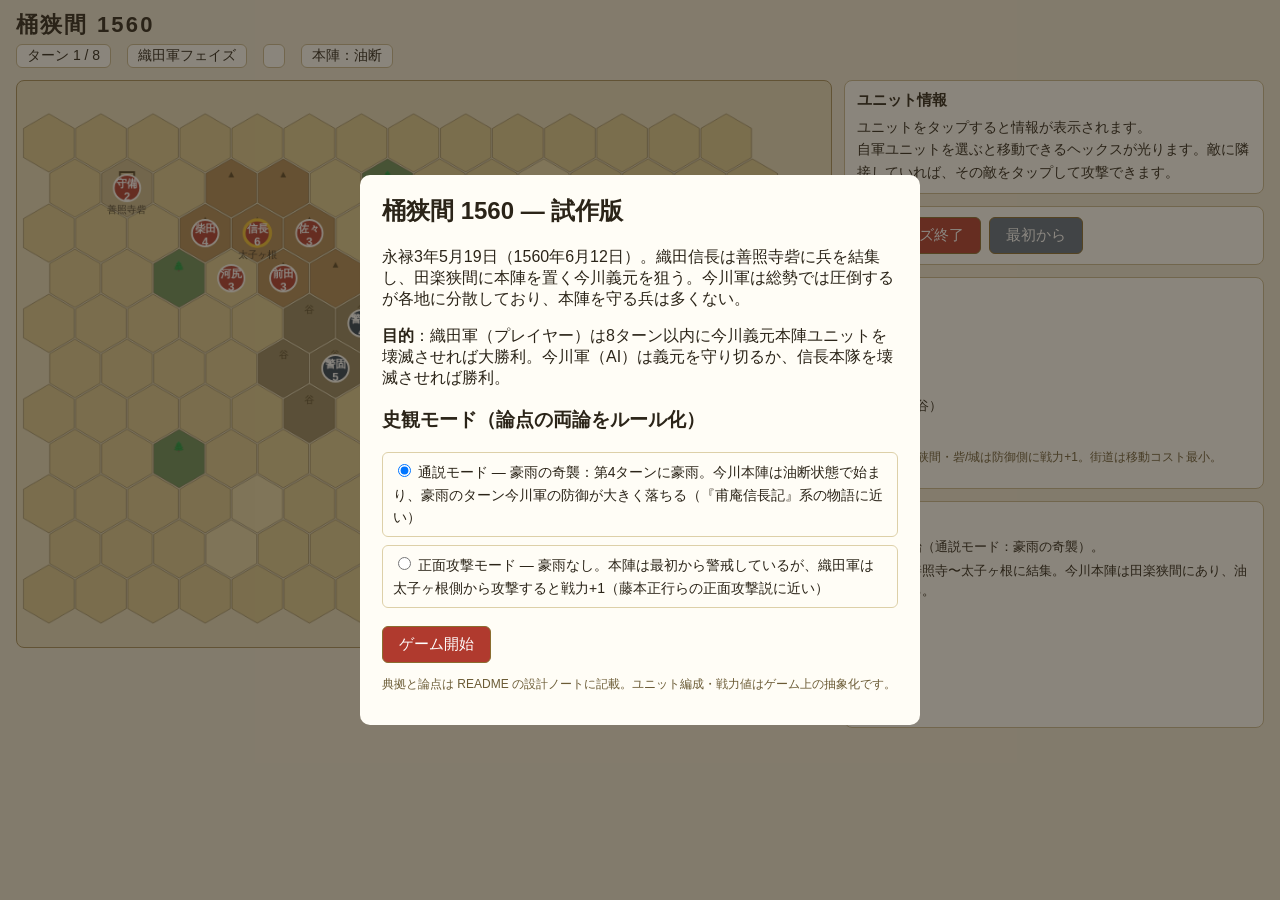
==== games/okehazama-1560/index.html @ b027a953 "初期構成：ポータル＋桶狭間1560（試作・プレイ可）＋shared置き場" ====
<!DOCTYPE html>
<html lang="ja">
<head>
<meta charset="UTF-8">
<meta name="viewport" content="width=device-width, initial-scale=1.0, user-scalable=no">
<title>桶狭間 1560 — ヘックスウォーゲーム試作</title>
<link rel="stylesheet" href="css/style.css">
</head>
<body>
<header>
  <h1>桶狭間 1560</h1>
  <div id="status-bar">
    <span id="turn-info">ターン 1 / 8</span>
    <span id="phase-info">織田軍フェイズ</span>
    <span id="weather-info"></span>
    <span id="alarm-info"></span>
  </div>
</header>

<main>
  <div id="map-wrap">
    <canvas id="map" width="920" height="640"></canvas>
  </div>
  <aside id="panel">
    <section id="unit-info">
      <h2>ユニット情報</h2>
      <p id="unit-detail">ユニットをタップすると情報が表示されます。<br>自軍ユニットを選ぶと移動できるヘックスが光ります。敵に隣接していれば、その敵をタップして攻撃できます。</p>
    </section>
    <section id="controls">
      <button id="end-phase" type="button">フェイズ終了</button>
      <button id="restart" type="button">最初から</button>
    </section>
    <section id="legend">
      <h2>地形</h2>
      <ul>
        <li><span class="sw plain"></span>平地</li>
        <li><span class="sw road"></span>街道</li>
        <li><span class="sw hill"></span>丘陵</li>
        <li><span class="sw woods"></span>林</li>
        <li><span class="sw ravine"></span>狭間（谷）</li>
        <li><span class="sw fort"></span>砦・城</li>
      </ul>
      <p class="note">丘陵・林・狭間・砦/城は防御側に戦力+1。街道は移動コスト最小。</p>
    </section>
    <section id="log-wrap">
      <h2>戦闘ログ</h2>
      <div id="log"></div>
    </section>
  </aside>
</main>

<div id="start-overlay">
  <div class="card">
    <h2>桶狭間 1560 — 試作版</h2>
    <p>永禄3年5月19日（1560年6月12日）。織田信長は善照寺砦に兵を結集し、田楽狭間に本陣を置く今川義元を狙う。今川軍は総勢では圧倒するが各地に分散しており、本陣を守る兵は多くない。</p>
    <p><strong>目的</strong>：織田軍（プレイヤー）は8ターン以内に今川義元本陣ユニットを壊滅させれば大勝利。今川軍（AI）は義元を守り切るか、信長本隊を壊滅させれば勝利。</p>
    <h3>史観モード（論点の両論をルール化）</h3>
    <label><input type="radio" name="mode" value="rain" checked> 通説モード — 豪雨の奇襲：第4ターンに豪雨。今川本陣は油断状態で始まり、豪雨のターン今川軍の防御が大きく落ちる（『甫庵信長記』系の物語に近い）</label>
    <label><input type="radio" name="mode" value="frontal"> 正面攻撃モード — 豪雨なし。本陣は最初から警戒しているが、織田軍は太子ヶ根側から攻撃すると戦力+1（藤本正行らの正面攻撃説に近い）</label>
    <button id="start-game" type="button">ゲーム開始</button>
    <p class="note">典拠と論点は README の設計ノートに記載。ユニット編成・戦力値はゲーム上の抽象化です。</p>
  </div>
</div>

<div id="end-overlay" class="hidden">
  <div class="card">
    <h2 id="end-title"></h2>
    <p id="end-text"></p>
    <button id="again" type="button">もう一度</button>
  </div>
</div>

<script src="js/scenario.js"></script>
<script src="js/game.js"></script>
</body>
</html>
---- games/okehazama-1560/css/style.css ----
* { box-sizing: border-box; }
body {
  margin: 0;
  font-family: "Hiragino Kaku Gothic ProN", "Yu Gothic", sans-serif;
  background: #efe7d3;
  color: #2b2418;
}
header {
  padding: 10px 16px 4px;
}
header h1 {
  margin: 0;
  font-size: 22px;
  letter-spacing: 0.1em;
}
#status-bar {
  display: flex;
  flex-wrap: wrap;
  gap: 8px 16px;
  font-size: 14px;
  margin-top: 4px;
}
#status-bar span {
  background: #fffdf6;
  border: 1px solid #c9b98f;
  border-radius: 6px;
  padding: 2px 10px;
}
main {
  display: flex;
  flex-wrap: wrap;
  gap: 12px;
  padding: 8px 16px 20px;
  align-items: flex-start;
}
#map-wrap {
  flex: 1 1 620px;
  max-width: 940px;
}
canvas#map {
  width: 100%;
  height: auto;
  background: #e7dcbb;
  border: 1px solid #a68f5a;
  border-radius: 8px;
  touch-action: manipulation;
}
#panel {
  flex: 1 1 260px;
  max-width: 420px;
  display: flex;
  flex-direction: column;
  gap: 12px;
}
#panel section {
  background: #fffdf6;
  border: 1px solid #c9b98f;
  border-radius: 8px;
  padding: 10px 12px;
}
#panel h2 {
  margin: 0 0 6px;
  font-size: 15px;
}
#unit-detail { margin: 0; font-size: 14px; line-height: 1.6; }
#controls { display: flex; gap: 8px; }
button {
  font-size: 15px;
  padding: 8px 16px;
  border-radius: 6px;
  border: 1px solid #8a6d2f;
  background: #b03a2e;
  color: #fff;
  cursor: pointer;
}
button#restart, button#again { background: #5d6d7e; }
button:disabled { opacity: 0.45; cursor: default; }
#legend ul { list-style: none; margin: 0; padding: 0; font-size: 13px; }
#legend li { margin: 3px 0; }
.sw {
  display: inline-block;
  width: 14px; height: 14px;
  border: 1px solid #77683f;
  border-radius: 3px;
  margin-right: 6px;
  vertical-align: -2px;
}
.sw.plain { background: #dcc98f; }
.sw.road { background: #e8d9a8; }
.sw.hill { background: #b08954; }
.sw.woods { background: #6a8f5a; }
.sw.ravine { background: #96865f; }
.sw.fort { background: #8d7b68; }
.note { font-size: 12px; color: #6b5b35; line-height: 1.5; }
#log {
  height: 180px;
  overflow-y: auto;
  font-size: 13px;
  line-height: 1.55;
}
#log p { margin: 0 0 4px; }
#start-overlay, #end-overlay {
  position: fixed;
  inset: 0;
  background: rgba(43, 36, 24, 0.55);
  display: flex;
  align-items: center;
  justify-content: center;
  padding: 16px;
  z-index: 10;
}
#end-overlay.hidden { display: none; }
.card {
  background: #fffdf6;
  border-radius: 10px;
  max-width: 560px;
  width: 100%;
  padding: 20px 22px;
  max-height: 88vh;
  overflow-y: auto;
}
.card h2 { margin-top: 0; }
.card label {
  display: block;
  font-size: 14px;
  line-height: 1.6;
  margin: 8px 0;
  padding: 8px 10px;
  border: 1px solid #ddd0a8;
  border-radius: 6px;
  cursor: pointer;
}
.card button { margin-top: 10px; }
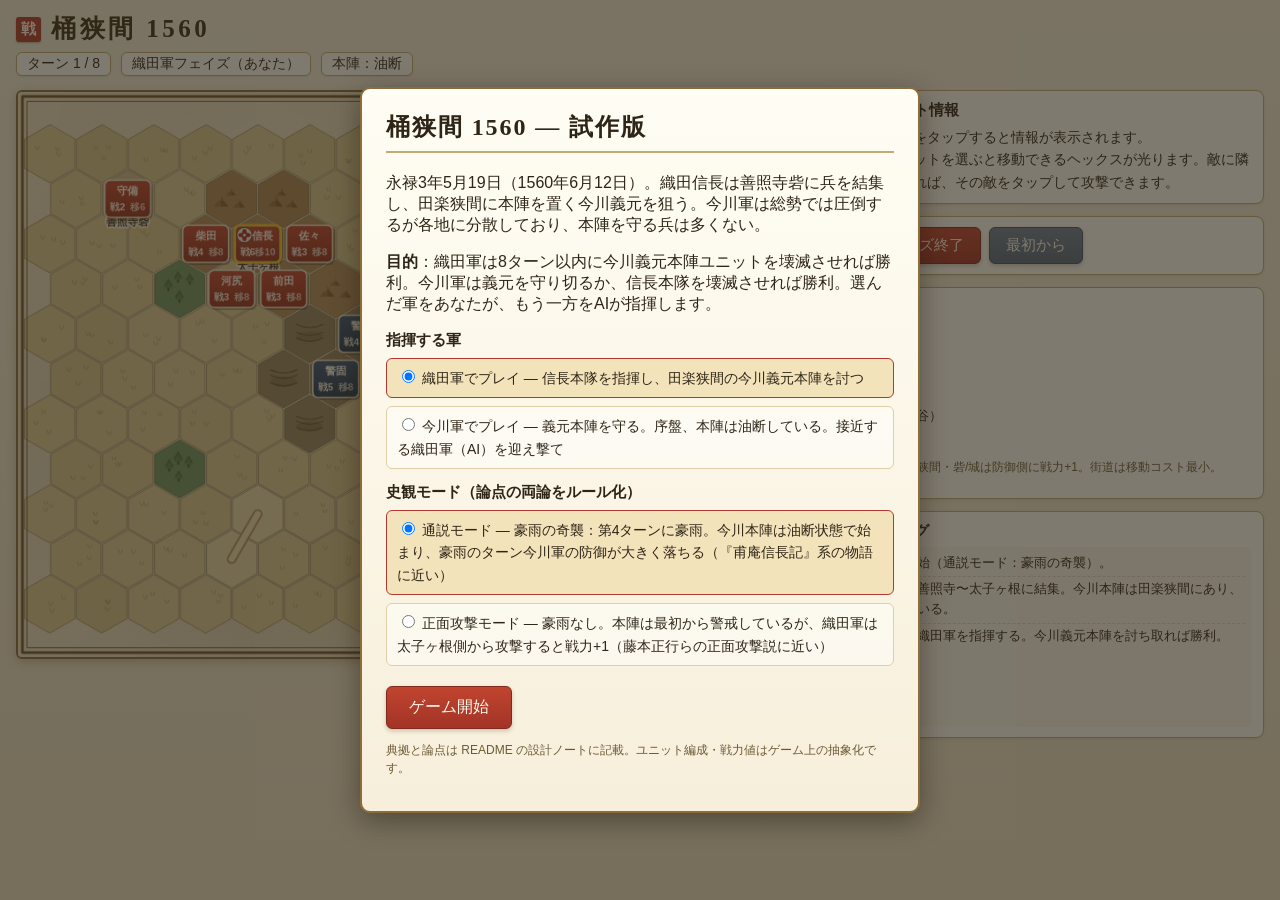
==== commit 5eb37271: "桶狭間1560：今川軍でもプレイ可能に（軍選択＋織田軍AI）" ====
--- a/games/okehazama-1560/index.html
+++ b/games/okehazama-1560/index.html
@@ -53,7 +53,10 @@
   <div class="card">
     <h2>桶狭間 1560 — 試作版</h2>
     <p>永禄3年5月19日（1560年6月12日）。織田信長は善照寺砦に兵を結集し、田楽狭間に本陣を置く今川義元を狙う。今川軍は総勢では圧倒するが各地に分散しており、本陣を守る兵は多くない。</p>
-    <p><strong>目的</strong>：織田軍（プレイヤー）は8ターン以内に今川義元本陣ユニットを壊滅させれば大勝利。今川軍（AI）は義元を守り切るか、信長本隊を壊滅させれば勝利。</p>
+    <p><strong>目的</strong>：織田軍は8ターン以内に今川義元本陣ユニットを壊滅させれば勝利。今川軍は義元を守り切るか、信長本隊を壊滅させれば勝利。選んだ軍をあなたが、もう一方をAIが指揮します。</p>
+    <h3>指揮する軍</h3>
+    <label><input type="radio" name="side" value="oda" checked> 織田軍でプレイ — 信長本隊を指揮し、田楽狭間の今川義元本陣を討つ</label>
+    <label><input type="radio" name="side" value="imagawa"> 今川軍でプレイ — 義元本陣を守る。序盤、本陣は油断している。接近する織田軍（AI）を迎え撃て</label>
     <h3>史観モード（論点の両論をルール化）</h3>
     <label><input type="radio" name="mode" value="rain" checked> 通説モード — 豪雨の奇襲：第4ターンに豪雨。今川本陣は油断状態で始まり、豪雨のターン今川軍の防御が大きく落ちる（『甫庵信長記』系の物語に近い）</label>
     <label><input type="radio" name="mode" value="frontal"> 正面攻撃モード — 豪雨なし。本陣は最初から警戒しているが、織田軍は太子ヶ根側から攻撃すると戦力+1（藤本正行らの正面攻撃説に近い）</label>
--- a/games/okehazama-1560/css/style.css
+++ b/games/okehazama-1560/css/style.css
@@ -2,30 +2,48 @@
 body {
   margin: 0;
   font-family: "Hiragino Kaku Gothic ProN", "Yu Gothic", sans-serif;
-  background: #efe7d3;
-  color: #2b2418;
+  background: linear-gradient(180deg, #f3ecd9 0%, #ece0c2 100%);
+  color: #2e2517;
+  min-height: 100vh;
 }
 header {
-  padding: 10px 16px 4px;
+  padding: 12px 16px 6px;
 }
 header h1 {
   margin: 0;
-  font-size: 22px;
-  letter-spacing: 0.1em;
+  font-family: "Hiragino Mincho ProN", "Yu Mincho", serif;
+  font-size: 25px;
+  letter-spacing: 0.14em;
+  color: #3a2c14;
+}
+header h1::before {
+  content: "戦";
+  display: inline-block;
+  background: #b03a2e;
+  color: #fff8ea;
+  font-size: 15px;
+  letter-spacing: 0;
+  padding: 3px 5px;
+  border-radius: 3px;
+  margin-right: 10px;
+  vertical-align: 3px;
+  box-shadow: 0 1px 2px rgba(60, 40, 10, 0.35);
 }
 #status-bar {
   display: flex;
   flex-wrap: wrap;
-  gap: 8px 16px;
+  gap: 8px 10px;
   font-size: 14px;
-  margin-top: 4px;
+  margin-top: 7px;
 }
 #status-bar span {
-  background: #fffdf6;
-  border: 1px solid #c9b98f;
+  background: #fffdf4;
+  border: 1px solid #c3ab72;
   border-radius: 6px;
   padding: 2px 10px;
+  box-shadow: 0 1px 2px rgba(90, 70, 30, 0.12);
 }
+#status-bar span:empty { display: none; }
 main {
   display: flex;
   flex-wrap: wrap;
@@ -40,9 +58,10 @@
 canvas#map {
   width: 100%;
   height: auto;
-  background: #e7dcbb;
-  border: 1px solid #a68f5a;
-  border-radius: 8px;
+  background: #eadfc0;
+  border: 2px solid #8a6d3b;
+  border-radius: 6px;
+  box-shadow: 0 3px 10px rgba(80, 60, 20, 0.25);
   touch-action: manipulation;
 }
 #panel {
@@ -53,14 +72,17 @@
   gap: 12px;
 }
 #panel section {
-  background: #fffdf6;
-  border: 1px solid #c9b98f;
+  background: #fffdf4;
+  border: 1px solid #c3ab72;
   border-radius: 8px;
   padding: 10px 12px;
+  box-shadow: 0 1px 3px rgba(90, 70, 30, 0.14);
 }
 #panel h2 {
   margin: 0 0 6px;
   font-size: 15px;
+  border-left: 4px solid #b03a2e;
+  padding-left: 8px;
 }
 #unit-detail { margin: 0; font-size: 14px; line-height: 1.6; }
 #controls { display: flex; gap: 8px; }
@@ -68,13 +90,18 @@
   font-size: 15px;
   padding: 8px 16px;
   border-radius: 6px;
-  border: 1px solid #8a6d2f;
-  background: #b03a2e;
-  color: #fff;
+  border: 1px solid #7e2a1e;
+  background: linear-gradient(180deg, #c0452f, #a33327);
+  color: #fff8ea;
   cursor: pointer;
+  box-shadow: 0 2px 4px rgba(80, 50, 15, 0.25);
 }
-button#restart, button#again { background: #5d6d7e; }
-button:disabled { opacity: 0.45; cursor: default; }
+button:active { transform: translateY(1px); box-shadow: 0 1px 2px rgba(80, 50, 15, 0.25); }
+button#restart, button#again {
+  background: linear-gradient(180deg, #6d8091, #54687c);
+  border-color: #42536a;
+}
+button:disabled { opacity: 0.45; cursor: default; transform: none; }
 #legend ul { list-style: none; margin: 0; padding: 0; font-size: 13px; }
 #legend li { margin: 3px 0; }
 .sw {
@@ -85,24 +112,28 @@
   margin-right: 6px;
   vertical-align: -2px;
 }
-.sw.plain { background: #dcc98f; }
-.sw.road { background: #e8d9a8; }
+.sw.plain { background: #dbc98f; }
+.sw.road { background: #efdfae; }
 .sw.hill { background: #b08954; }
 .sw.woods { background: #6a8f5a; }
 .sw.ravine { background: #96865f; }
-.sw.fort { background: #8d7b68; }
+.sw.fort { background: #cbb98d; }
 .note { font-size: 12px; color: #6b5b35; line-height: 1.5; }
 #log {
   height: 180px;
   overflow-y: auto;
   font-size: 13px;
   line-height: 1.55;
+  background: #fbf7ea;
+  border-radius: 4px;
+  padding: 4px 6px;
 }
-#log p { margin: 0 0 4px; }
+#log p { margin: 0; padding: 2px 2px 3px; border-bottom: 1px dashed rgba(140, 115, 60, 0.25); }
+#log p:last-child { border-bottom: none; }
 #start-overlay, #end-overlay {
   position: fixed;
   inset: 0;
-  background: rgba(43, 36, 24, 0.55);
+  background: rgba(43, 36, 24, 0.6);
   display: flex;
   align-items: center;
   justify-content: center;
@@ -111,15 +142,27 @@
 }
 #end-overlay.hidden { display: none; }
 .card {
-  background: #fffdf6;
+  background: linear-gradient(180deg, #fffdf4, #f7efdb);
+  border: 2px solid #8a6d3b;
   border-radius: 10px;
+  box-shadow: 0 8px 28px rgba(30, 22, 8, 0.45);
   max-width: 560px;
   width: 100%;
-  padding: 20px 22px;
+  padding: 22px 24px;
   max-height: 88vh;
   overflow-y: auto;
 }
-.card h2 { margin-top: 0; }
+.card h2 {
+  margin-top: 0;
+  font-family: "Hiragino Mincho ProN", "Yu Mincho", serif;
+  letter-spacing: 0.08em;
+  border-bottom: 2px solid #c3ab72;
+  padding-bottom: 8px;
+}
+.card h3 {
+  font-size: 15px;
+  margin: 14px 0 4px;
+}
 .card label {
   display: block;
   font-size: 14px;
@@ -129,5 +172,11 @@
   border: 1px solid #ddd0a8;
   border-radius: 6px;
   cursor: pointer;
+  background: rgba(255, 255, 255, 0.45);
 }
-.card button { margin-top: 10px; }
+.card label:hover { background: #f6ecd2; }
+.card label:has(input:checked) {
+  background: #f3e3bb;
+  border-color: #b03a2e;
+}
+.card button { margin-top: 12px; font-size: 16px; padding: 10px 22px; }
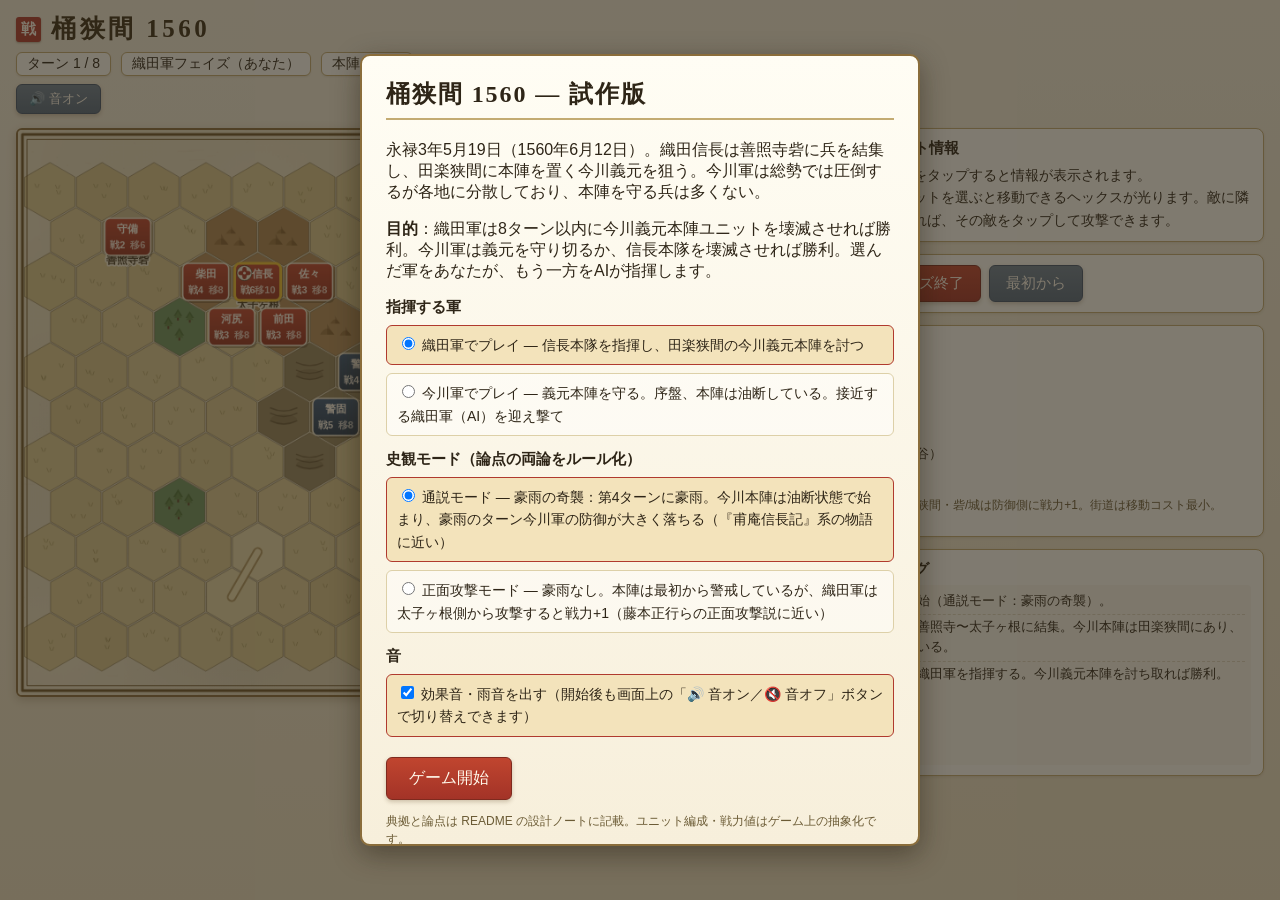
==== commit 5d076482: "桶狭間1560：サウンド追加（Web Audio合成：操作・行軍・戦闘・雨音・太鼓・勝敗ジングル）" ====
--- a/games/okehazama-1560/index.html
+++ b/games/okehazama-1560/index.html
@@ -15,6 +15,7 @@
     <span id="weather-info"></span>
     <span id="alarm-info"></span>
   </div>
+  <button id="sound-toggle" type="button">🔊 音オン</button>
 </header>
 
 <main>
@@ -60,6 +61,8 @@
     <h3>史観モード（論点の両論をルール化）</h3>
     <label><input type="radio" name="mode" value="rain" checked> 通説モード — 豪雨の奇襲：第4ターンに豪雨。今川本陣は油断状態で始まり、豪雨のターン今川軍の防御が大きく落ちる（『甫庵信長記』系の物語に近い）</label>
     <label><input type="radio" name="mode" value="frontal"> 正面攻撃モード — 豪雨なし。本陣は最初から警戒しているが、織田軍は太子ヶ根側から攻撃すると戦力+1（藤本正行らの正面攻撃説に近い）</label>
+    <h3>音</h3>
+    <label><input type="checkbox" id="sound-check" checked> 効果音・雨音を出す（開始後も画面上の「🔊 音オン／🔇 音オフ」ボタンで切り替えできます）</label>
     <button id="start-game" type="button">ゲーム開始</button>
     <p class="note">典拠と論点は README の設計ノートに記載。ユニット編成・戦力値はゲーム上の抽象化です。</p>
   </div>
@@ -74,6 +77,7 @@
 </div>
 
 <script src="js/scenario.js"></script>
+<script src="js/sound.js"></script>
 <script src="js/game.js"></script>
 </body>
 </html>
--- a/games/okehazama-1560/css/style.css
+++ b/games/okehazama-1560/css/style.css
@@ -102,6 +102,13 @@
   border-color: #42536a;
 }
 button:disabled { opacity: 0.45; cursor: default; transform: none; }
+button#sound-toggle {
+  margin-top: 8px;
+  font-size: 13px;
+  padding: 5px 12px;
+  background: linear-gradient(180deg, #6d8091, #54687c);
+  border-color: #42536a;
+}
 #legend ul { list-style: none; margin: 0; padding: 0; font-size: 13px; }
 #legend li { margin: 3px 0; }
 .sw {
